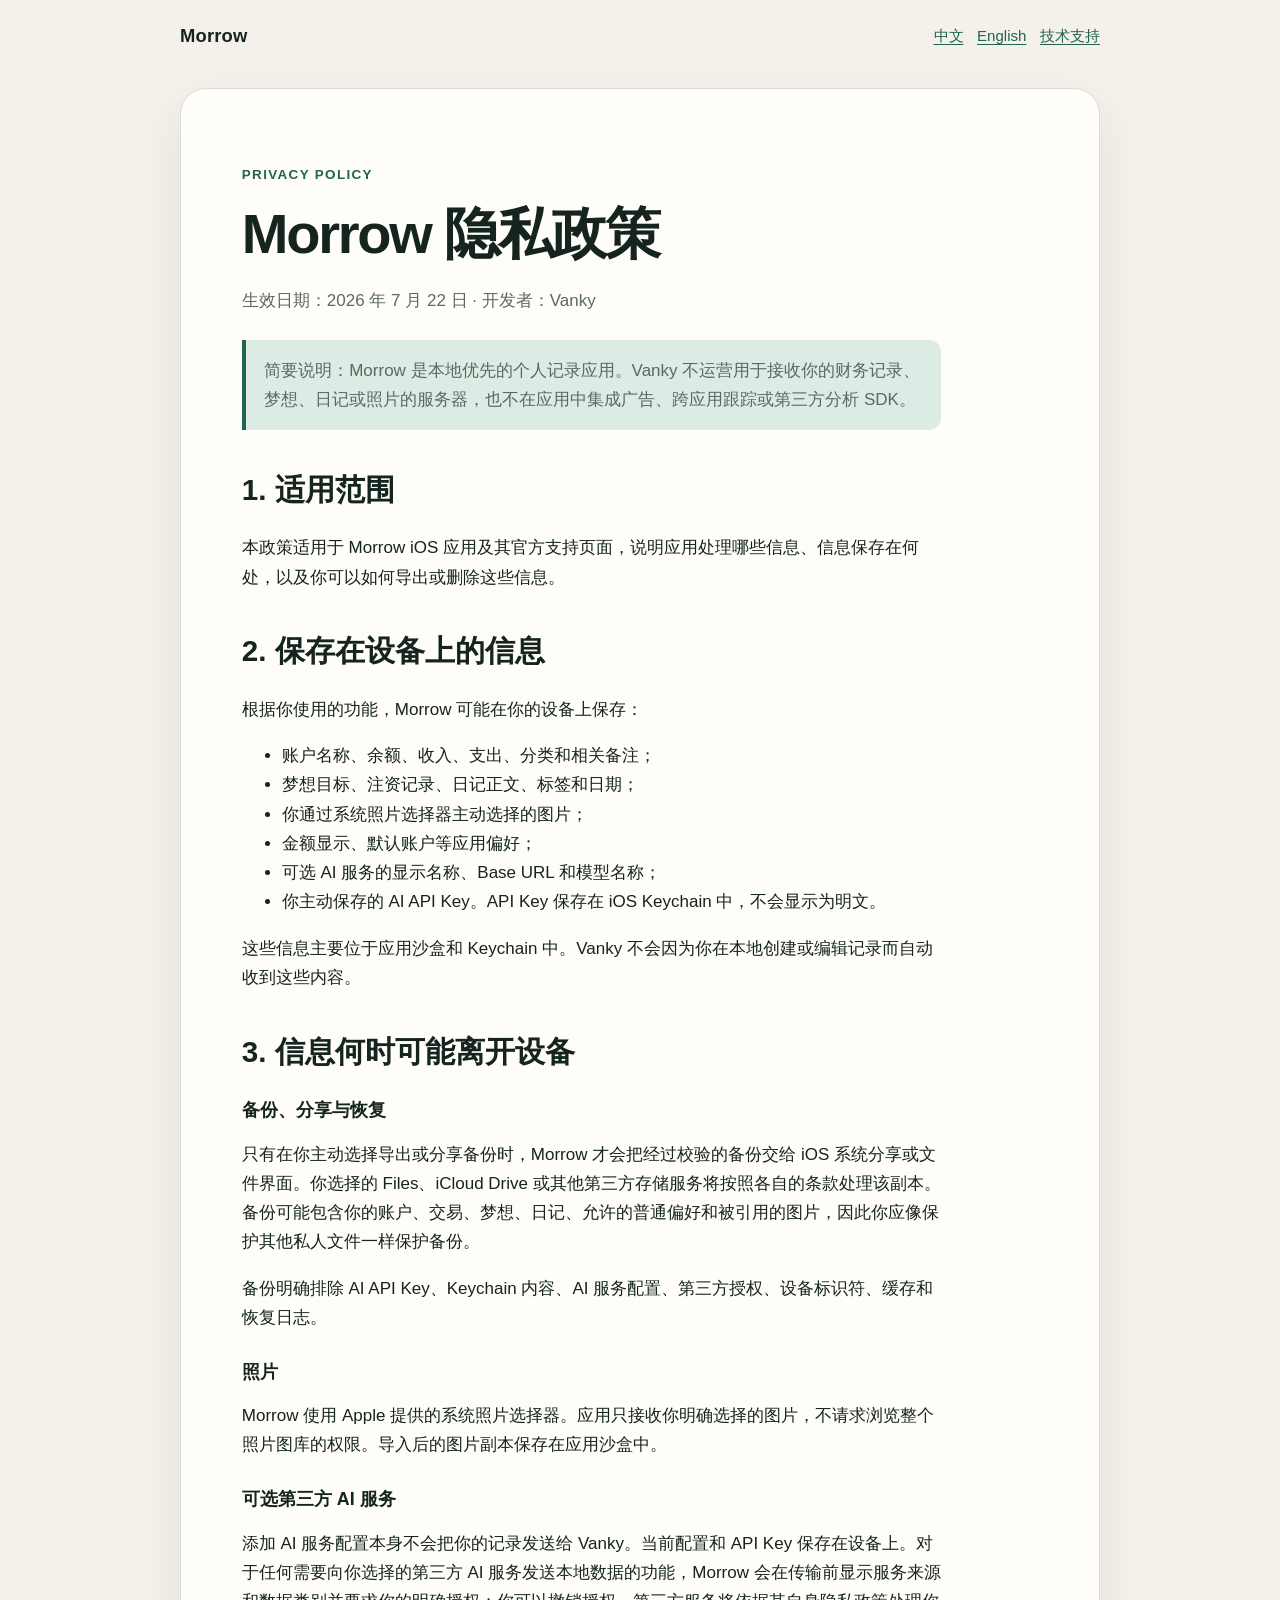
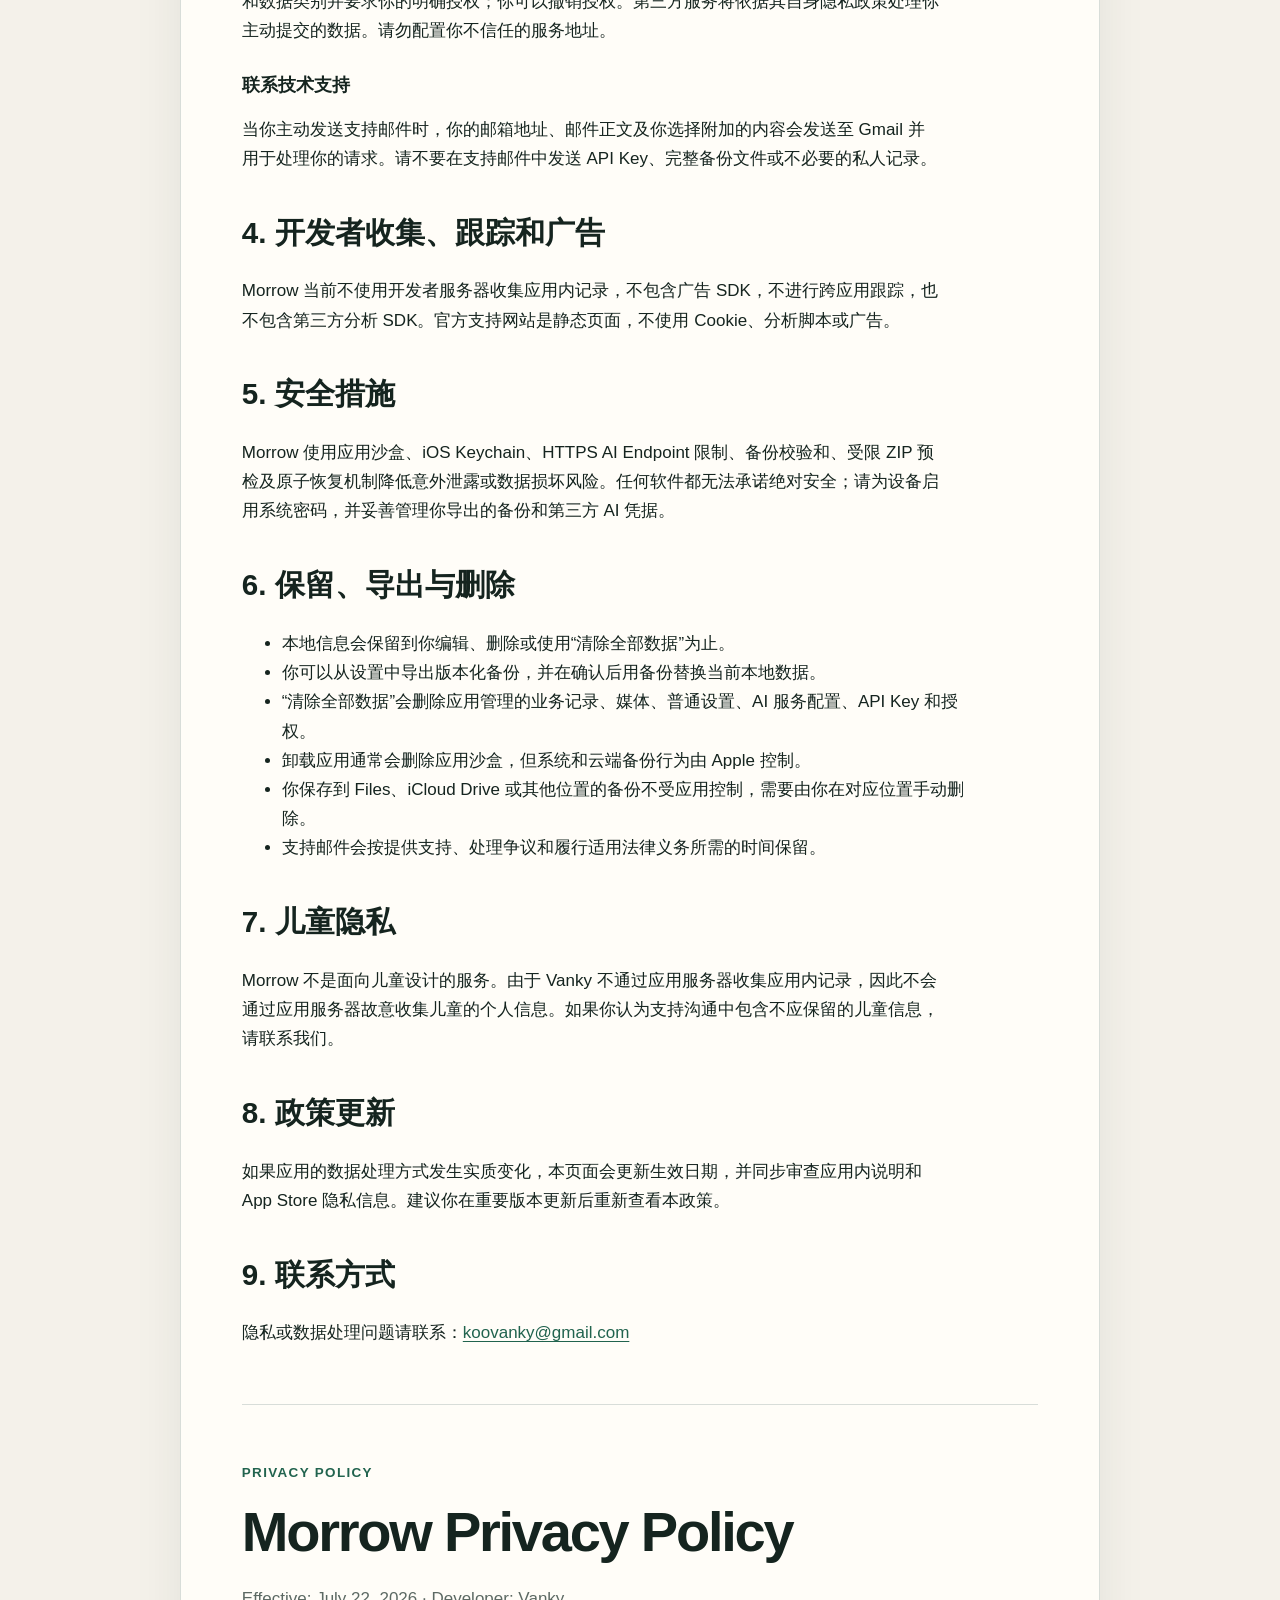
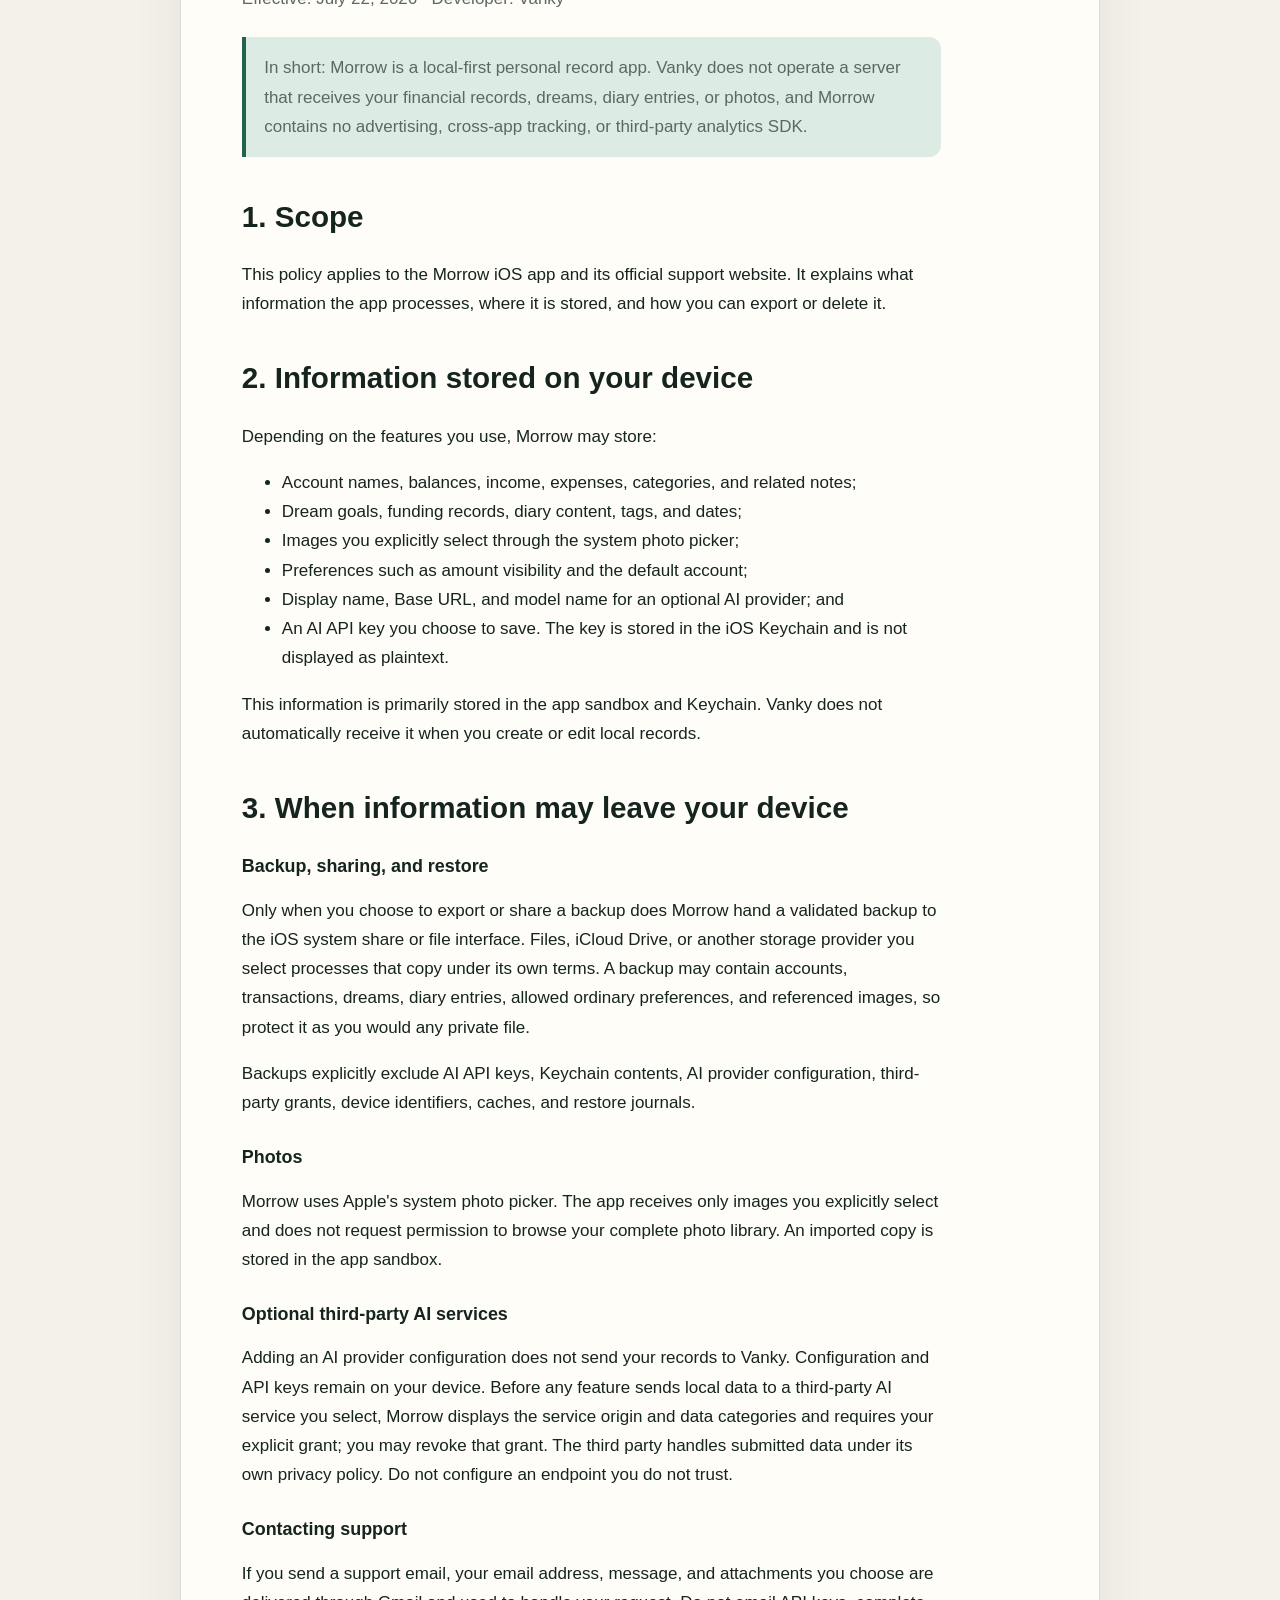
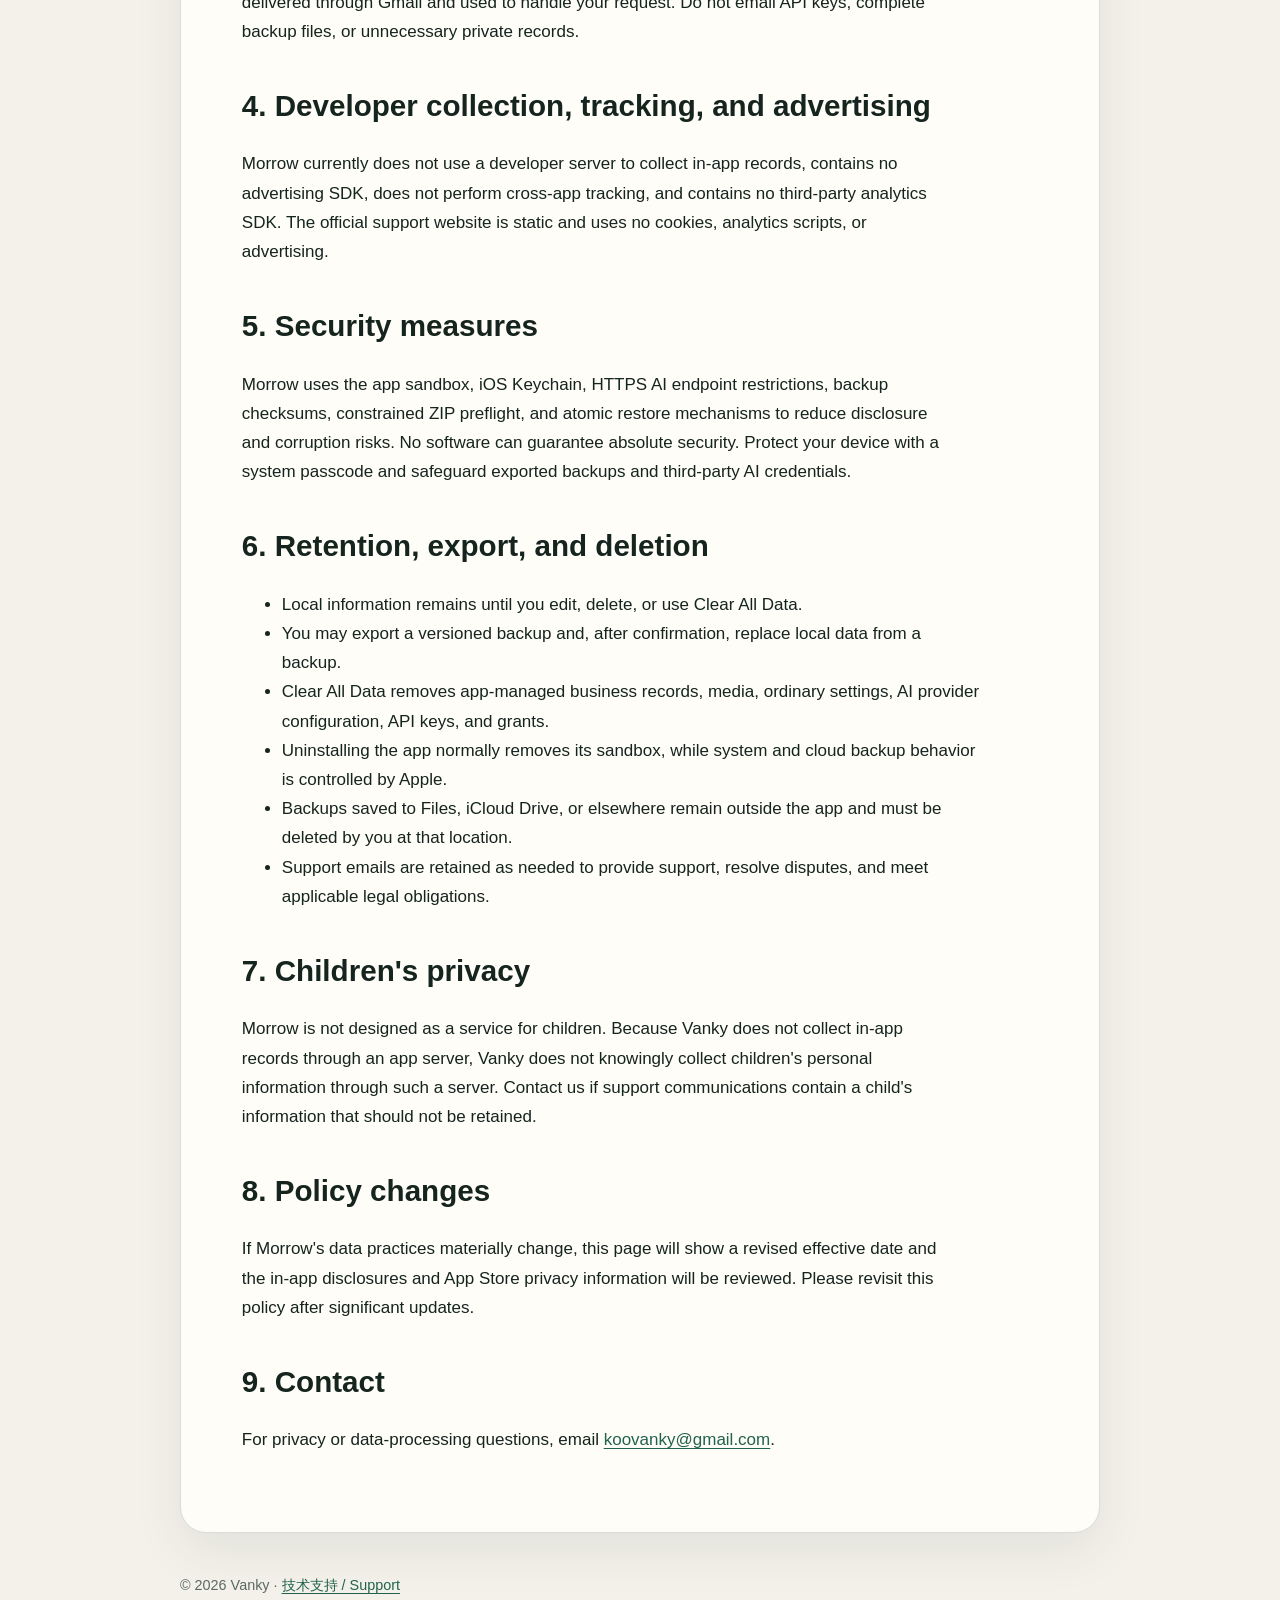
==== site/privacy/index.html @ 43dbb212 "Publish Morrow privacy policy" ====
<!doctype html>
<html lang="zh-Hans">
<head>
  <meta charset="utf-8">
  <meta name="viewport" content="width=device-width, initial-scale=1">
  <meta name="description" content="Morrow 隐私政策。Morrow Privacy Policy.">
  <meta name="color-scheme" content="light dark">
  <meta http-equiv="Content-Security-Policy" content="default-src 'self'; style-src 'self'; img-src 'self' data:; object-src 'none'; base-uri 'none'; form-action 'none'">
  <title>Morrow 隐私政策</title>
  <link rel="canonical" href="https://vankykoo.github.io/morrow-support/privacy/">
  <link rel="stylesheet" href="../assets/styles.css">
</head>
<body>
  <a class="skip-link" href="#content">跳到正文</a>
  <header class="site-header">
    <a class="brand" href="../">Morrow</a>
    <nav aria-label="页面导航">
      <a href="#zh">中文</a>
      <a href="#en">English</a>
      <a href="../support/">技术支持</a>
    </nav>
  </header>
  <main id="content" class="document">
    <article id="zh">
      <p class="eyebrow">Privacy Policy</p>
      <h1>Morrow 隐私政策</h1>
      <p class="meta">生效日期：2026 年 7 月 22 日 · 开发者：Vanky</p>
      <p class="notice">简要说明：Morrow 是本地优先的个人记录应用。Vanky 不运营用于接收你的财务记录、梦想、日记或照片的服务器，也不在应用中集成广告、跨应用跟踪或第三方分析 SDK。</p>

      <h2>1. 适用范围</h2>
      <p>本政策适用于 Morrow iOS 应用及其官方支持页面，说明应用处理哪些信息、信息保存在何处，以及你可以如何导出或删除这些信息。</p>

      <h2>2. 保存在设备上的信息</h2>
      <p>根据你使用的功能，Morrow 可能在你的设备上保存：</p>
      <ul>
        <li>账户名称、余额、收入、支出、分类和相关备注；</li>
        <li>梦想目标、注资记录、日记正文、标签和日期；</li>
        <li>你通过系统照片选择器主动选择的图片；</li>
        <li>金额显示、默认账户等应用偏好；</li>
        <li>可选 AI 服务的显示名称、Base URL 和模型名称；</li>
        <li>你主动保存的 AI API Key。API Key 保存在 iOS Keychain 中，不会显示为明文。</li>
      </ul>
      <p>这些信息主要位于应用沙盒和 Keychain 中。Vanky 不会因为你在本地创建或编辑记录而自动收到这些内容。</p>

      <h2>3. 信息何时可能离开设备</h2>
      <h3>备份、分享与恢复</h3>
      <p>只有在你主动选择导出或分享备份时，Morrow 才会把经过校验的备份交给 iOS 系统分享或文件界面。你选择的 Files、iCloud Drive 或其他第三方存储服务将按照各自的条款处理该副本。备份可能包含你的账户、交易、梦想、日记、允许的普通偏好和被引用的图片，因此你应像保护其他私人文件一样保护备份。</p>
      <p>备份明确排除 AI API Key、Keychain 内容、AI 服务配置、第三方授权、设备标识符、缓存和恢复日志。</p>

      <h3>照片</h3>
      <p>Morrow 使用 Apple 提供的系统照片选择器。应用只接收你明确选择的图片，不请求浏览整个照片图库的权限。导入后的图片副本保存在应用沙盒中。</p>

      <h3>可选第三方 AI 服务</h3>
      <p>添加 AI 服务配置本身不会把你的记录发送给 Vanky。当前配置和 API Key 保存在设备上。对于任何需要向你选择的第三方 AI 服务发送本地数据的功能，Morrow 会在传输前显示服务来源和数据类别并要求你的明确授权；你可以撤销授权。第三方服务将依据其自身隐私政策处理你主动提交的数据。请勿配置你不信任的服务地址。</p>

      <h3>联系技术支持</h3>
      <p>当你主动发送支持邮件时，你的邮箱地址、邮件正文及你选择附加的内容会发送至 Gmail 并用于处理你的请求。请不要在支持邮件中发送 API Key、完整备份文件或不必要的私人记录。</p>

      <h2>4. 开发者收集、跟踪和广告</h2>
      <p>Morrow 当前不使用开发者服务器收集应用内记录，不包含广告 SDK，不进行跨应用跟踪，也不包含第三方分析 SDK。官方支持网站是静态页面，不使用 Cookie、分析脚本或广告。</p>

      <h2>5. 安全措施</h2>
      <p>Morrow 使用应用沙盒、iOS Keychain、HTTPS AI Endpoint 限制、备份校验和、受限 ZIP 预检及原子恢复机制降低意外泄露或数据损坏风险。任何软件都无法承诺绝对安全；请为设备启用系统密码，并妥善管理你导出的备份和第三方 AI 凭据。</p>

      <h2>6. 保留、导出与删除</h2>
      <ul>
        <li>本地信息会保留到你编辑、删除或使用“清除全部数据”为止。</li>
        <li>你可以从设置中导出版本化备份，并在确认后用备份替换当前本地数据。</li>
        <li>“清除全部数据”会删除应用管理的业务记录、媒体、普通设置、AI 服务配置、API Key 和授权。</li>
        <li>卸载应用通常会删除应用沙盒，但系统和云端备份行为由 Apple 控制。</li>
        <li>你保存到 Files、iCloud Drive 或其他位置的备份不受应用控制，需要由你在对应位置手动删除。</li>
        <li>支持邮件会按提供支持、处理争议和履行适用法律义务所需的时间保留。</li>
      </ul>

      <h2>7. 儿童隐私</h2>
      <p>Morrow 不是面向儿童设计的服务。由于 Vanky 不通过应用服务器收集应用内记录，因此不会通过应用服务器故意收集儿童的个人信息。如果你认为支持沟通中包含不应保留的儿童信息，请联系我们。</p>

      <h2>8. 政策更新</h2>
      <p>如果应用的数据处理方式发生实质变化，本页面会更新生效日期，并同步审查应用内说明和 App Store 隐私信息。建议你在重要版本更新后重新查看本政策。</p>

      <h2>9. 联系方式</h2>
      <p>隐私或数据处理问题请联系：<a href="mailto:koovanky@gmail.com">koovanky@gmail.com</a></p>
    </article>

    <hr class="language-divider">

    <article id="en" lang="en">
      <p class="eyebrow">Privacy Policy</p>
      <h1>Morrow Privacy Policy</h1>
      <p class="meta">Effective: July 22, 2026 · Developer: Vanky</p>
      <p class="notice">In short: Morrow is a local-first personal record app. Vanky does not operate a server that receives your financial records, dreams, diary entries, or photos, and Morrow contains no advertising, cross-app tracking, or third-party analytics SDK.</p>

      <h2>1. Scope</h2>
      <p>This policy applies to the Morrow iOS app and its official support website. It explains what information the app processes, where it is stored, and how you can export or delete it.</p>

      <h2>2. Information stored on your device</h2>
      <p>Depending on the features you use, Morrow may store:</p>
      <ul>
        <li>Account names, balances, income, expenses, categories, and related notes;</li>
        <li>Dream goals, funding records, diary content, tags, and dates;</li>
        <li>Images you explicitly select through the system photo picker;</li>
        <li>Preferences such as amount visibility and the default account;</li>
        <li>Display name, Base URL, and model name for an optional AI provider; and</li>
        <li>An AI API key you choose to save. The key is stored in the iOS Keychain and is not displayed as plaintext.</li>
      </ul>
      <p>This information is primarily stored in the app sandbox and Keychain. Vanky does not automatically receive it when you create or edit local records.</p>

      <h2>3. When information may leave your device</h2>
      <h3>Backup, sharing, and restore</h3>
      <p>Only when you choose to export or share a backup does Morrow hand a validated backup to the iOS system share or file interface. Files, iCloud Drive, or another storage provider you select processes that copy under its own terms. A backup may contain accounts, transactions, dreams, diary entries, allowed ordinary preferences, and referenced images, so protect it as you would any private file.</p>
      <p>Backups explicitly exclude AI API keys, Keychain contents, AI provider configuration, third-party grants, device identifiers, caches, and restore journals.</p>

      <h3>Photos</h3>
      <p>Morrow uses Apple's system photo picker. The app receives only images you explicitly select and does not request permission to browse your complete photo library. An imported copy is stored in the app sandbox.</p>

      <h3>Optional third-party AI services</h3>
      <p>Adding an AI provider configuration does not send your records to Vanky. Configuration and API keys remain on your device. Before any feature sends local data to a third-party AI service you select, Morrow displays the service origin and data categories and requires your explicit grant; you may revoke that grant. The third party handles submitted data under its own privacy policy. Do not configure an endpoint you do not trust.</p>

      <h3>Contacting support</h3>
      <p>If you send a support email, your email address, message, and attachments you choose are delivered through Gmail and used to handle your request. Do not email API keys, complete backup files, or unnecessary private records.</p>

      <h2>4. Developer collection, tracking, and advertising</h2>
      <p>Morrow currently does not use a developer server to collect in-app records, contains no advertising SDK, does not perform cross-app tracking, and contains no third-party analytics SDK. The official support website is static and uses no cookies, analytics scripts, or advertising.</p>

      <h2>5. Security measures</h2>
      <p>Morrow uses the app sandbox, iOS Keychain, HTTPS AI endpoint restrictions, backup checksums, constrained ZIP preflight, and atomic restore mechanisms to reduce disclosure and corruption risks. No software can guarantee absolute security. Protect your device with a system passcode and safeguard exported backups and third-party AI credentials.</p>

      <h2>6. Retention, export, and deletion</h2>
      <ul>
        <li>Local information remains until you edit, delete, or use Clear All Data.</li>
        <li>You may export a versioned backup and, after confirmation, replace local data from a backup.</li>
        <li>Clear All Data removes app-managed business records, media, ordinary settings, AI provider configuration, API keys, and grants.</li>
        <li>Uninstalling the app normally removes its sandbox, while system and cloud backup behavior is controlled by Apple.</li>
        <li>Backups saved to Files, iCloud Drive, or elsewhere remain outside the app and must be deleted by you at that location.</li>
        <li>Support emails are retained as needed to provide support, resolve disputes, and meet applicable legal obligations.</li>
      </ul>

      <h2>7. Children's privacy</h2>
      <p>Morrow is not designed as a service for children. Because Vanky does not collect in-app records through an app server, Vanky does not knowingly collect children's personal information through such a server. Contact us if support communications contain a child's information that should not be retained.</p>

      <h2>8. Policy changes</h2>
      <p>If Morrow's data practices materially change, this page will show a revised effective date and the in-app disclosures and App Store privacy information will be reviewed. Please revisit this policy after significant updates.</p>

      <h2>9. Contact</h2>
      <p>For privacy or data-processing questions, email <a href="mailto:koovanky@gmail.com">koovanky@gmail.com</a>.</p>
    </article>
  </main>
  <footer class="site-footer">© 2026 Vanky · <a href="../support/">技术支持 / Support</a></footer>
</body>
</html>
---- site/assets/styles.css ----
:root {
  color-scheme: light dark;
  --canvas: #f4f1ea;
  --surface: #fffdf8;
  --text: #15241f;
  --muted: #5c6963;
  --accent: #21634e;
  --accent-soft: #dcebe3;
  --border: #d8ddd9;
  --shadow: 0 18px 50px rgba(18, 45, 36, 0.08);
  font-family: -apple-system, BlinkMacSystemFont, "Segoe UI", sans-serif;
}

* {
  box-sizing: border-box;
}

html {
  scroll-behavior: smooth;
}

body {
  margin: 0;
  background: var(--canvas);
  color: var(--text);
  font-size: 17px;
  line-height: 1.72;
}

a {
  color: var(--accent);
  text-underline-offset: 0.18em;
}

a:focus-visible,
.card:focus-visible {
  outline: 3px solid var(--accent);
  outline-offset: 4px;
  border-radius: 6px;
}

.skip-link {
  position: absolute;
  left: 1rem;
  top: -5rem;
  z-index: 10;
  padding: 0.75rem 1rem;
  background: var(--surface);
}

.skip-link:focus {
  top: 1rem;
}

.site-header,
.site-footer,
main {
  width: min(100% - 2rem, 920px);
  margin-inline: auto;
}

.site-header {
  display: flex;
  align-items: center;
  justify-content: space-between;
  gap: 1rem;
  padding-block: 1.25rem;
}

.brand {
  color: var(--text);
  font-size: 1.15rem;
  font-weight: 750;
  text-decoration: none;
  letter-spacing: 0.01em;
}

nav {
  display: flex;
  flex-wrap: wrap;
  gap: 0.85rem;
}

nav a {
  font-size: 0.94rem;
}

.hero,
.document,
.card {
  background: var(--surface);
  border: 1px solid var(--border);
  box-shadow: var(--shadow);
}

.hero,
.document {
  border-radius: 26px;
  padding: clamp(1.4rem, 5vw, 3.8rem);
}

.hero {
  margin-top: clamp(1rem, 5vw, 4rem);
}

.eyebrow {
  color: var(--accent);
  font-size: 0.84rem;
  font-weight: 750;
  letter-spacing: 0.1em;
  text-transform: uppercase;
}

h1,
h2,
h3 {
  line-height: 1.25;
  text-wrap: balance;
}

h1 {
  margin: 0.5rem 0 1rem;
  font-size: clamp(2.15rem, 7vw, 4.6rem);
  letter-spacing: -0.04em;
}

.document h1 {
  font-size: clamp(2rem, 6vw, 3.5rem);
}

h2 {
  margin-top: 2.6rem;
  font-size: clamp(1.35rem, 4vw, 1.85rem);
}

h3 {
  margin-top: 1.8rem;
  font-size: 1.12rem;
}

p,
li {
  max-width: 74ch;
}

.lede {
  color: var(--muted);
  font-size: clamp(1.05rem, 3vw, 1.3rem);
}

.actions,
.cards {
  display: grid;
  gap: 1rem;
}

.actions {
  grid-template-columns: repeat(auto-fit, minmax(220px, 1fr));
  margin-top: 2rem;
}

.card {
  display: block;
  min-height: 44px;
  border-radius: 18px;
  padding: 1.25rem;
  color: var(--text);
  text-decoration: none;
}

.card strong {
  display: block;
  color: var(--accent);
  font-size: 1.12rem;
}

.card span {
  color: var(--muted);
}

.document {
  margin-top: 1rem;
}

.meta,
.notice {
  color: var(--muted);
}

.notice {
  margin-block: 1.5rem;
  padding: 1rem 1.15rem;
  border-left: 4px solid var(--accent);
  background: var(--accent-soft);
  border-radius: 0 12px 12px 0;
}

.language-divider {
  height: 1px;
  margin-block: 3.5rem;
  border: 0;
  background: var(--border);
}

.site-footer {
  padding-block: 2.5rem 3rem;
  color: var(--muted);
  font-size: 0.9rem;
}

code {
  overflow-wrap: anywhere;
}

@media (max-width: 620px) {
  .site-header {
    align-items: flex-start;
    flex-direction: column;
  }

  .hero,
  .document {
    border-radius: 20px;
  }
}

@media (prefers-reduced-motion: reduce) {
  html {
    scroll-behavior: auto;
  }
}

@media (prefers-color-scheme: dark) {
  :root {
    --canvas: #101714;
    --surface: #17211d;
    --text: #edf4f0;
    --muted: #b2c0b9;
    --accent: #8ed4b7;
    --accent-soft: #223c32;
    --border: #35443d;
    --shadow: none;
  }
}
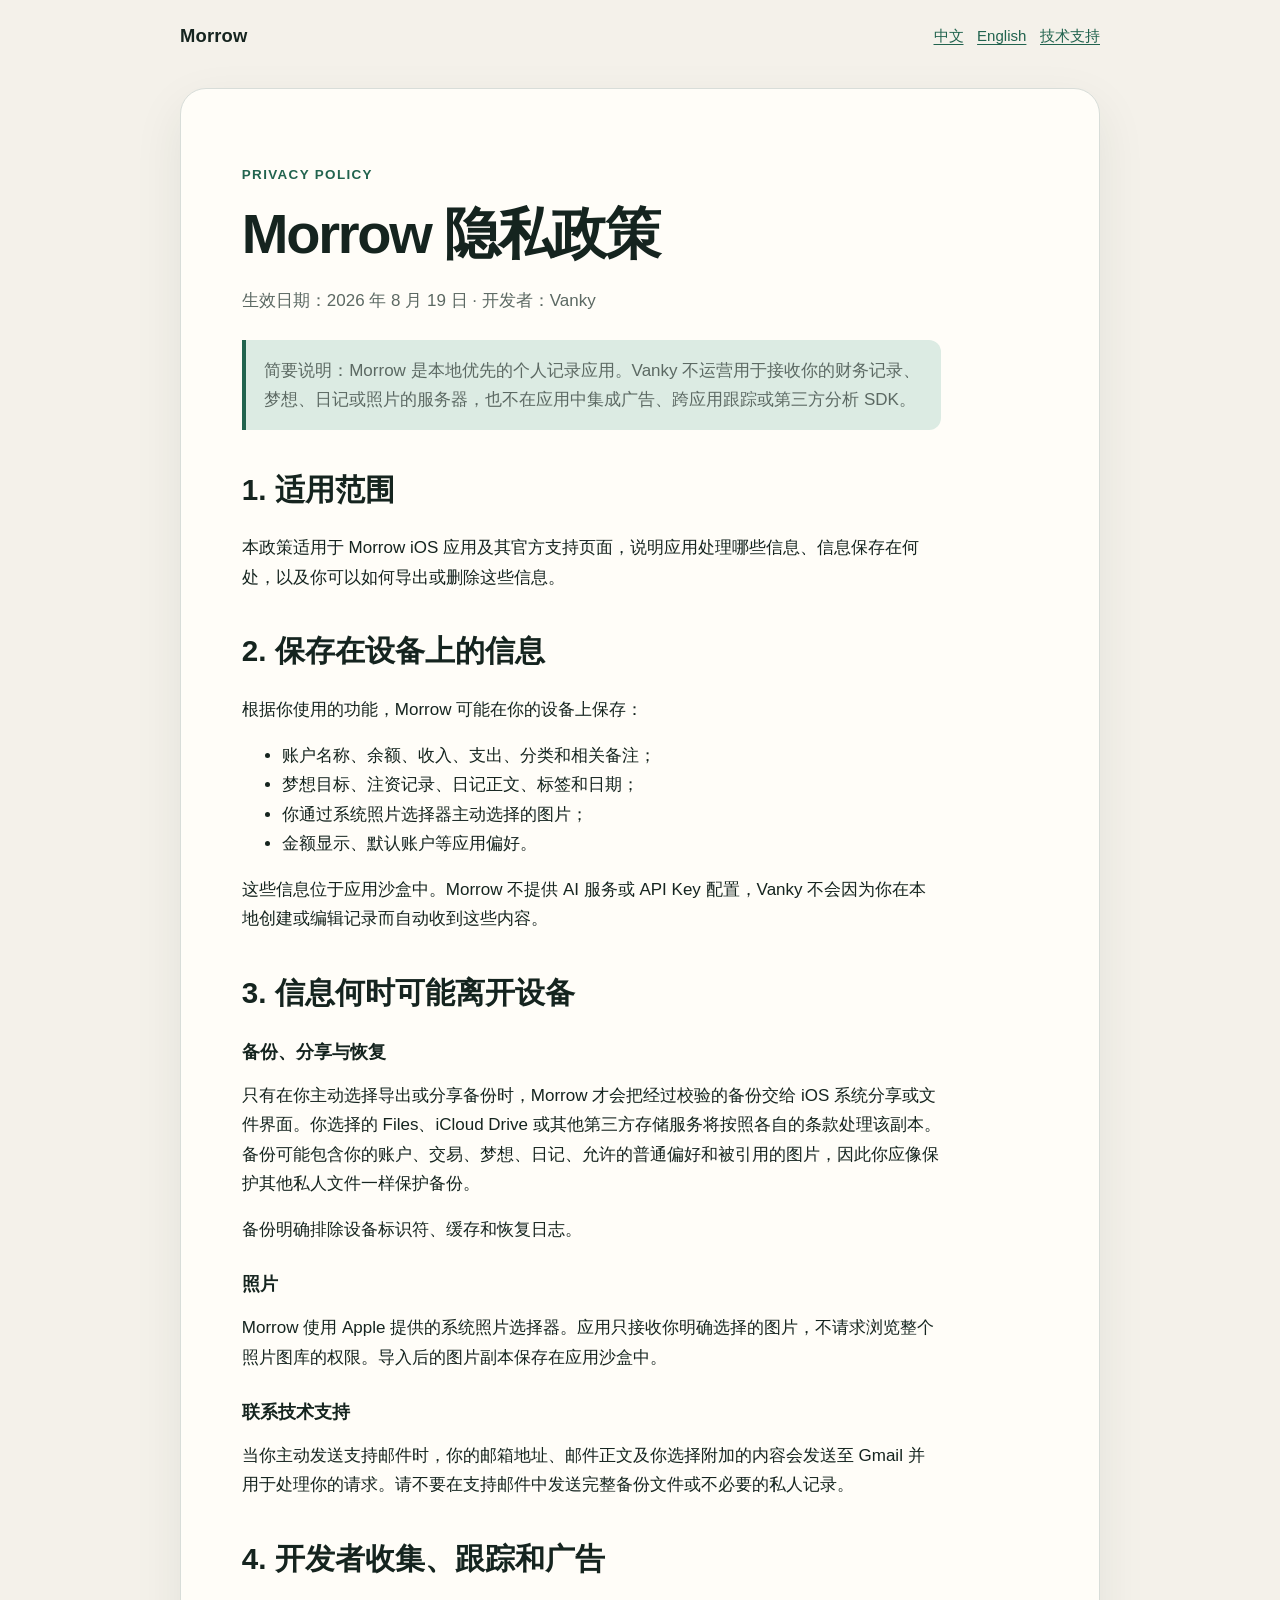
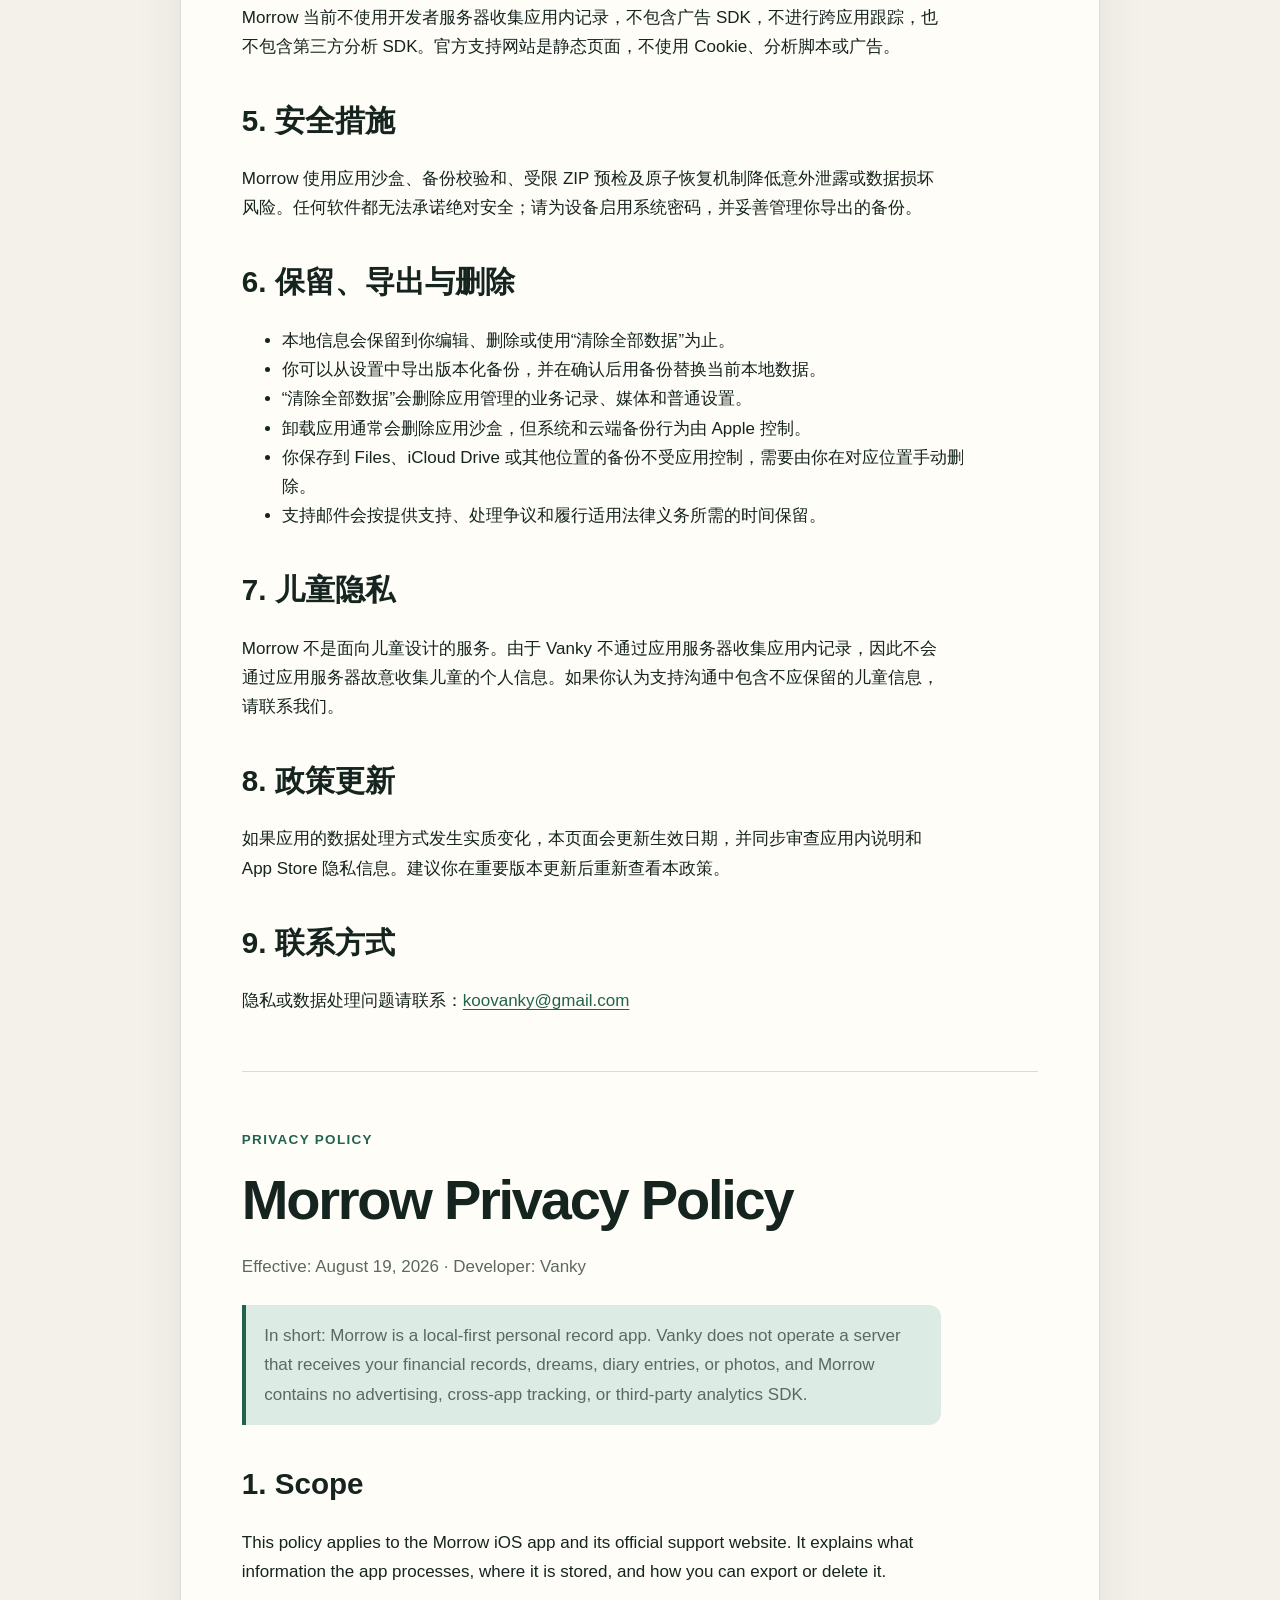
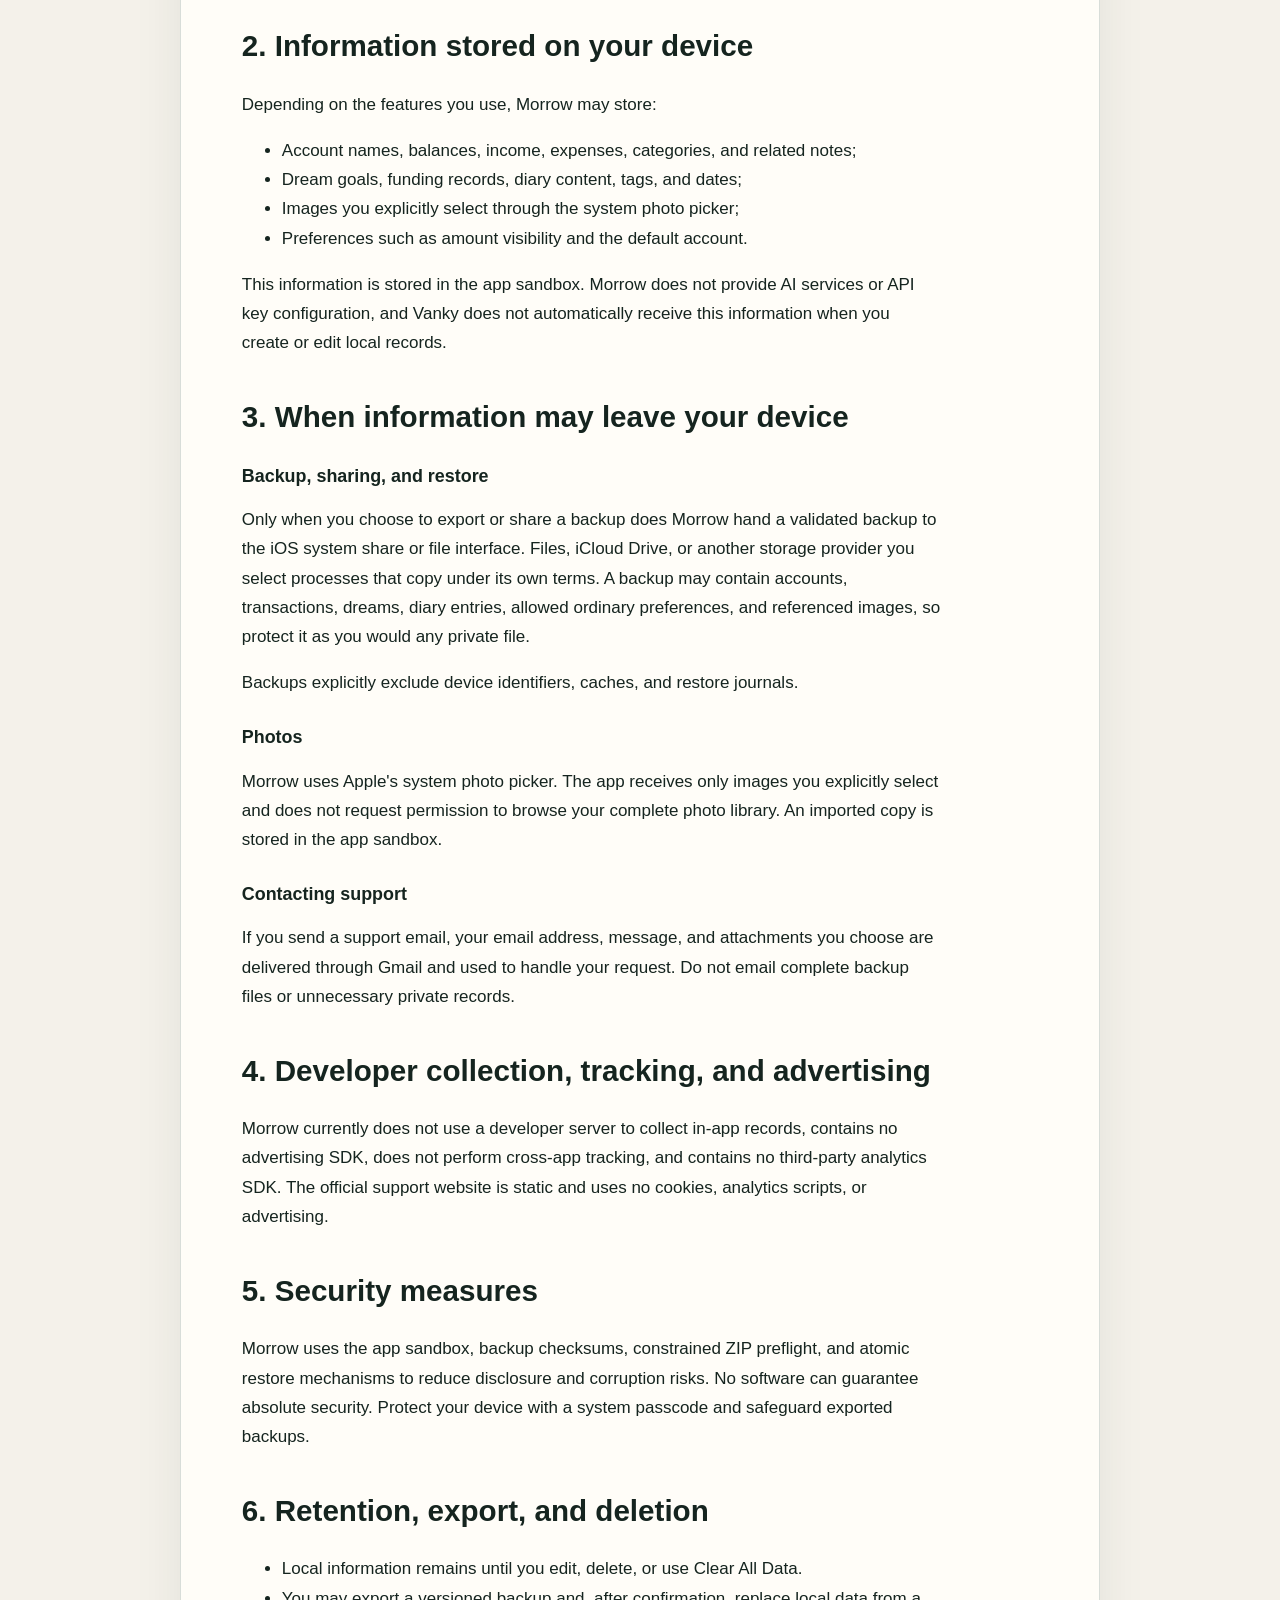
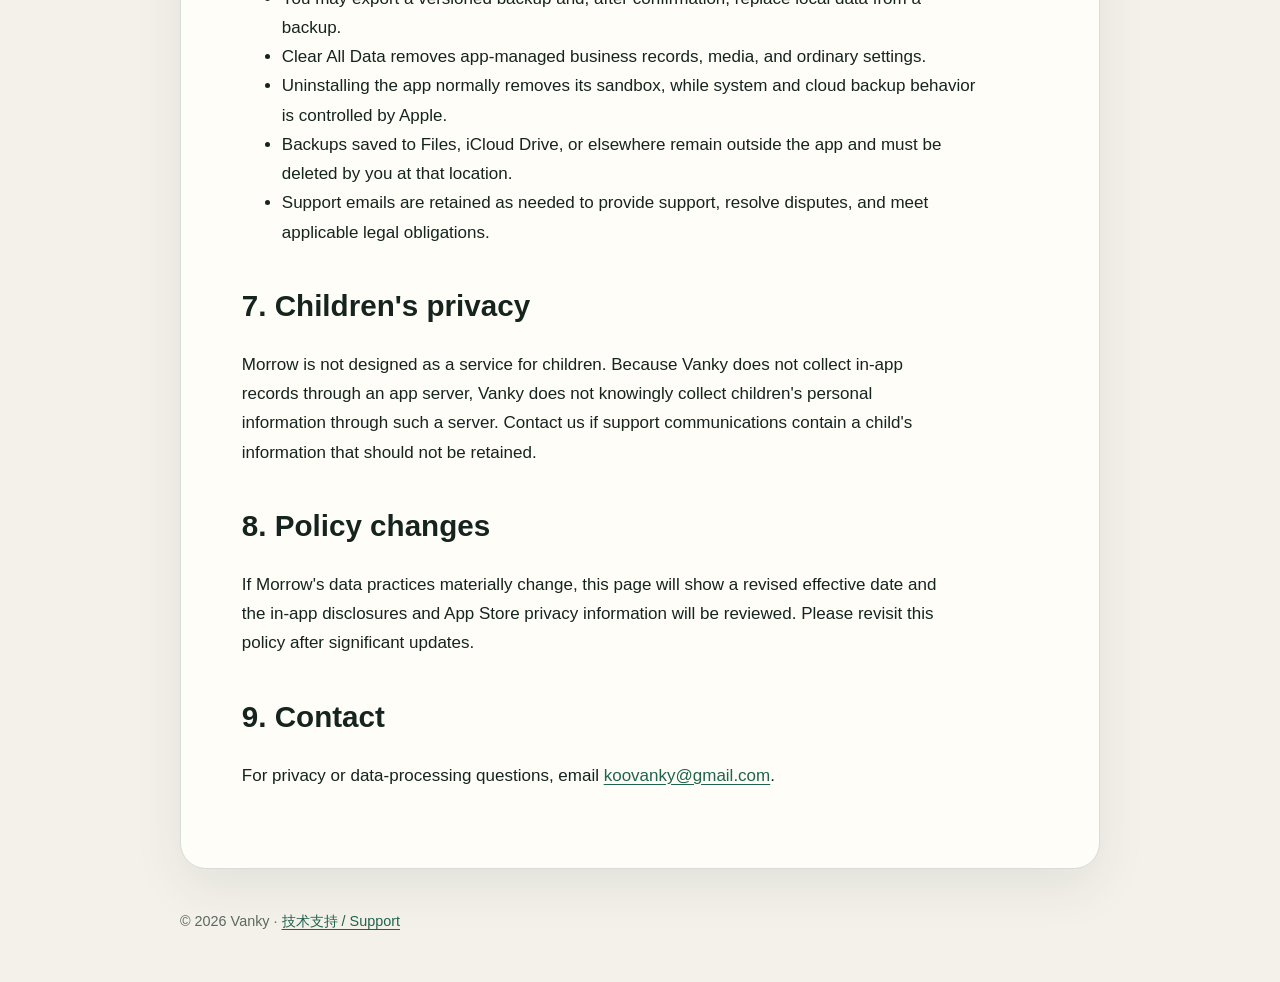
==== commit 199bd946: "Update privacy policy for local-only release" ====
--- a/site/privacy/index.html
+++ b/site/privacy/index.html
@@ -7,7 +7,7 @@
   <meta name="color-scheme" content="light dark">
   <meta http-equiv="Content-Security-Policy" content="default-src 'self'; style-src 'self'; img-src 'self' data:; object-src 'none'; base-uri 'none'; form-action 'none'">
   <title>Morrow 隐私政策</title>
-  <link rel="canonical" href="https://vankykoo.github.io/morrow-support/privacy/">
+  <link rel="canonical" href="https://vankykoo.cn/morrow-support/privacy/">
   <link rel="stylesheet" href="../assets/styles.css">
 </head>
 <body>
@@ -24,7 +24,7 @@
     <article id="zh">
       <p class="eyebrow">Privacy Policy</p>
       <h1>Morrow 隐私政策</h1>
-      <p class="meta">生效日期：2026 年 7 月 22 日 · 开发者：Vanky</p>
+      <p class="meta">生效日期：2026 年 8 月 19 日 · 开发者：Vanky</p>
       <p class="notice">简要说明：Morrow 是本地优先的个人记录应用。Vanky 不运营用于接收你的财务记录、梦想、日记或照片的服务器，也不在应用中集成广告、跨应用跟踪或第三方分析 SDK。</p>
 
       <h2>1. 适用范围</h2>
@@ -36,37 +36,32 @@
         <li>账户名称、余额、收入、支出、分类和相关备注；</li>
         <li>梦想目标、注资记录、日记正文、标签和日期；</li>
         <li>你通过系统照片选择器主动选择的图片；</li>
-        <li>金额显示、默认账户等应用偏好；</li>
-        <li>可选 AI 服务的显示名称、Base URL 和模型名称；</li>
-        <li>你主动保存的 AI API Key。API Key 保存在 iOS Keychain 中，不会显示为明文。</li>
+        <li>金额显示、默认账户等应用偏好。</li>
       </ul>
-      <p>这些信息主要位于应用沙盒和 Keychain 中。Vanky 不会因为你在本地创建或编辑记录而自动收到这些内容。</p>
+      <p>这些信息位于应用沙盒中。Morrow 不提供 AI 服务或 API Key 配置，Vanky 不会因为你在本地创建或编辑记录而自动收到这些内容。</p>
 
       <h2>3. 信息何时可能离开设备</h2>
       <h3>备份、分享与恢复</h3>
       <p>只有在你主动选择导出或分享备份时，Morrow 才会把经过校验的备份交给 iOS 系统分享或文件界面。你选择的 Files、iCloud Drive 或其他第三方存储服务将按照各自的条款处理该副本。备份可能包含你的账户、交易、梦想、日记、允许的普通偏好和被引用的图片，因此你应像保护其他私人文件一样保护备份。</p>
-      <p>备份明确排除 AI API Key、Keychain 内容、AI 服务配置、第三方授权、设备标识符、缓存和恢复日志。</p>
+      <p>备份明确排除设备标识符、缓存和恢复日志。</p>
 
       <h3>照片</h3>
       <p>Morrow 使用 Apple 提供的系统照片选择器。应用只接收你明确选择的图片，不请求浏览整个照片图库的权限。导入后的图片副本保存在应用沙盒中。</p>
 
-      <h3>可选第三方 AI 服务</h3>
-      <p>添加 AI 服务配置本身不会把你的记录发送给 Vanky。当前配置和 API Key 保存在设备上。对于任何需要向你选择的第三方 AI 服务发送本地数据的功能，Morrow 会在传输前显示服务来源和数据类别并要求你的明确授权；你可以撤销授权。第三方服务将依据其自身隐私政策处理你主动提交的数据。请勿配置你不信任的服务地址。</p>
-
       <h3>联系技术支持</h3>
-      <p>当你主动发送支持邮件时，你的邮箱地址、邮件正文及你选择附加的内容会发送至 Gmail 并用于处理你的请求。请不要在支持邮件中发送 API Key、完整备份文件或不必要的私人记录。</p>
+      <p>当你主动发送支持邮件时，你的邮箱地址、邮件正文及你选择附加的内容会发送至 Gmail 并用于处理你的请求。请不要在支持邮件中发送完整备份文件或不必要的私人记录。</p>
 
       <h2>4. 开发者收集、跟踪和广告</h2>
       <p>Morrow 当前不使用开发者服务器收集应用内记录，不包含广告 SDK，不进行跨应用跟踪，也不包含第三方分析 SDK。官方支持网站是静态页面，不使用 Cookie、分析脚本或广告。</p>
 
       <h2>5. 安全措施</h2>
-      <p>Morrow 使用应用沙盒、iOS Keychain、HTTPS AI Endpoint 限制、备份校验和、受限 ZIP 预检及原子恢复机制降低意外泄露或数据损坏风险。任何软件都无法承诺绝对安全；请为设备启用系统密码，并妥善管理你导出的备份和第三方 AI 凭据。</p>
+      <p>Morrow 使用应用沙盒、备份校验和、受限 ZIP 预检及原子恢复机制降低意外泄露或数据损坏风险。任何软件都无法承诺绝对安全；请为设备启用系统密码，并妥善管理你导出的备份。</p>
 
       <h2>6. 保留、导出与删除</h2>
       <ul>
         <li>本地信息会保留到你编辑、删除或使用“清除全部数据”为止。</li>
         <li>你可以从设置中导出版本化备份，并在确认后用备份替换当前本地数据。</li>
-        <li>“清除全部数据”会删除应用管理的业务记录、媒体、普通设置、AI 服务配置、API Key 和授权。</li>
+        <li>“清除全部数据”会删除应用管理的业务记录、媒体和普通设置。</li>
         <li>卸载应用通常会删除应用沙盒，但系统和云端备份行为由 Apple 控制。</li>
         <li>你保存到 Files、iCloud Drive 或其他位置的备份不受应用控制，需要由你在对应位置手动删除。</li>
         <li>支持邮件会按提供支持、处理争议和履行适用法律义务所需的时间保留。</li>
@@ -87,7 +82,7 @@
     <article id="en" lang="en">
       <p class="eyebrow">Privacy Policy</p>
       <h1>Morrow Privacy Policy</h1>
-      <p class="meta">Effective: July 22, 2026 · Developer: Vanky</p>
+      <p class="meta">Effective: August 19, 2026 · Developer: Vanky</p>
       <p class="notice">In short: Morrow is a local-first personal record app. Vanky does not operate a server that receives your financial records, dreams, diary entries, or photos, and Morrow contains no advertising, cross-app tracking, or third-party analytics SDK.</p>
 
       <h2>1. Scope</h2>
@@ -99,37 +94,32 @@
         <li>Account names, balances, income, expenses, categories, and related notes;</li>
         <li>Dream goals, funding records, diary content, tags, and dates;</li>
         <li>Images you explicitly select through the system photo picker;</li>
-        <li>Preferences such as amount visibility and the default account;</li>
-        <li>Display name, Base URL, and model name for an optional AI provider; and</li>
-        <li>An AI API key you choose to save. The key is stored in the iOS Keychain and is not displayed as plaintext.</li>
+        <li>Preferences such as amount visibility and the default account.</li>
       </ul>
-      <p>This information is primarily stored in the app sandbox and Keychain. Vanky does not automatically receive it when you create or edit local records.</p>
+      <p>This information is stored in the app sandbox. Morrow does not provide AI services or API key configuration, and Vanky does not automatically receive this information when you create or edit local records.</p>
 
       <h2>3. When information may leave your device</h2>
       <h3>Backup, sharing, and restore</h3>
       <p>Only when you choose to export or share a backup does Morrow hand a validated backup to the iOS system share or file interface. Files, iCloud Drive, or another storage provider you select processes that copy under its own terms. A backup may contain accounts, transactions, dreams, diary entries, allowed ordinary preferences, and referenced images, so protect it as you would any private file.</p>
-      <p>Backups explicitly exclude AI API keys, Keychain contents, AI provider configuration, third-party grants, device identifiers, caches, and restore journals.</p>
+      <p>Backups explicitly exclude device identifiers, caches, and restore journals.</p>
 
       <h3>Photos</h3>
       <p>Morrow uses Apple's system photo picker. The app receives only images you explicitly select and does not request permission to browse your complete photo library. An imported copy is stored in the app sandbox.</p>
 
-      <h3>Optional third-party AI services</h3>
-      <p>Adding an AI provider configuration does not send your records to Vanky. Configuration and API keys remain on your device. Before any feature sends local data to a third-party AI service you select, Morrow displays the service origin and data categories and requires your explicit grant; you may revoke that grant. The third party handles submitted data under its own privacy policy. Do not configure an endpoint you do not trust.</p>
-
       <h3>Contacting support</h3>
-      <p>If you send a support email, your email address, message, and attachments you choose are delivered through Gmail and used to handle your request. Do not email API keys, complete backup files, or unnecessary private records.</p>
+      <p>If you send a support email, your email address, message, and attachments you choose are delivered through Gmail and used to handle your request. Do not email complete backup files or unnecessary private records.</p>
 
       <h2>4. Developer collection, tracking, and advertising</h2>
       <p>Morrow currently does not use a developer server to collect in-app records, contains no advertising SDK, does not perform cross-app tracking, and contains no third-party analytics SDK. The official support website is static and uses no cookies, analytics scripts, or advertising.</p>
 
       <h2>5. Security measures</h2>
-      <p>Morrow uses the app sandbox, iOS Keychain, HTTPS AI endpoint restrictions, backup checksums, constrained ZIP preflight, and atomic restore mechanisms to reduce disclosure and corruption risks. No software can guarantee absolute security. Protect your device with a system passcode and safeguard exported backups and third-party AI credentials.</p>
+      <p>Morrow uses the app sandbox, backup checksums, constrained ZIP preflight, and atomic restore mechanisms to reduce disclosure and corruption risks. No software can guarantee absolute security. Protect your device with a system passcode and safeguard exported backups.</p>
 
       <h2>6. Retention, export, and deletion</h2>
       <ul>
         <li>Local information remains until you edit, delete, or use Clear All Data.</li>
         <li>You may export a versioned backup and, after confirmation, replace local data from a backup.</li>
-        <li>Clear All Data removes app-managed business records, media, ordinary settings, AI provider configuration, API keys, and grants.</li>
+        <li>Clear All Data removes app-managed business records, media, and ordinary settings.</li>
         <li>Uninstalling the app normally removes its sandbox, while system and cloud backup behavior is controlled by Apple.</li>
         <li>Backups saved to Files, iCloud Drive, or elsewhere remain outside the app and must be deleted by you at that location.</li>
         <li>Support emails are retained as needed to provide support, resolve disputes, and meet applicable legal obligations.</li>
